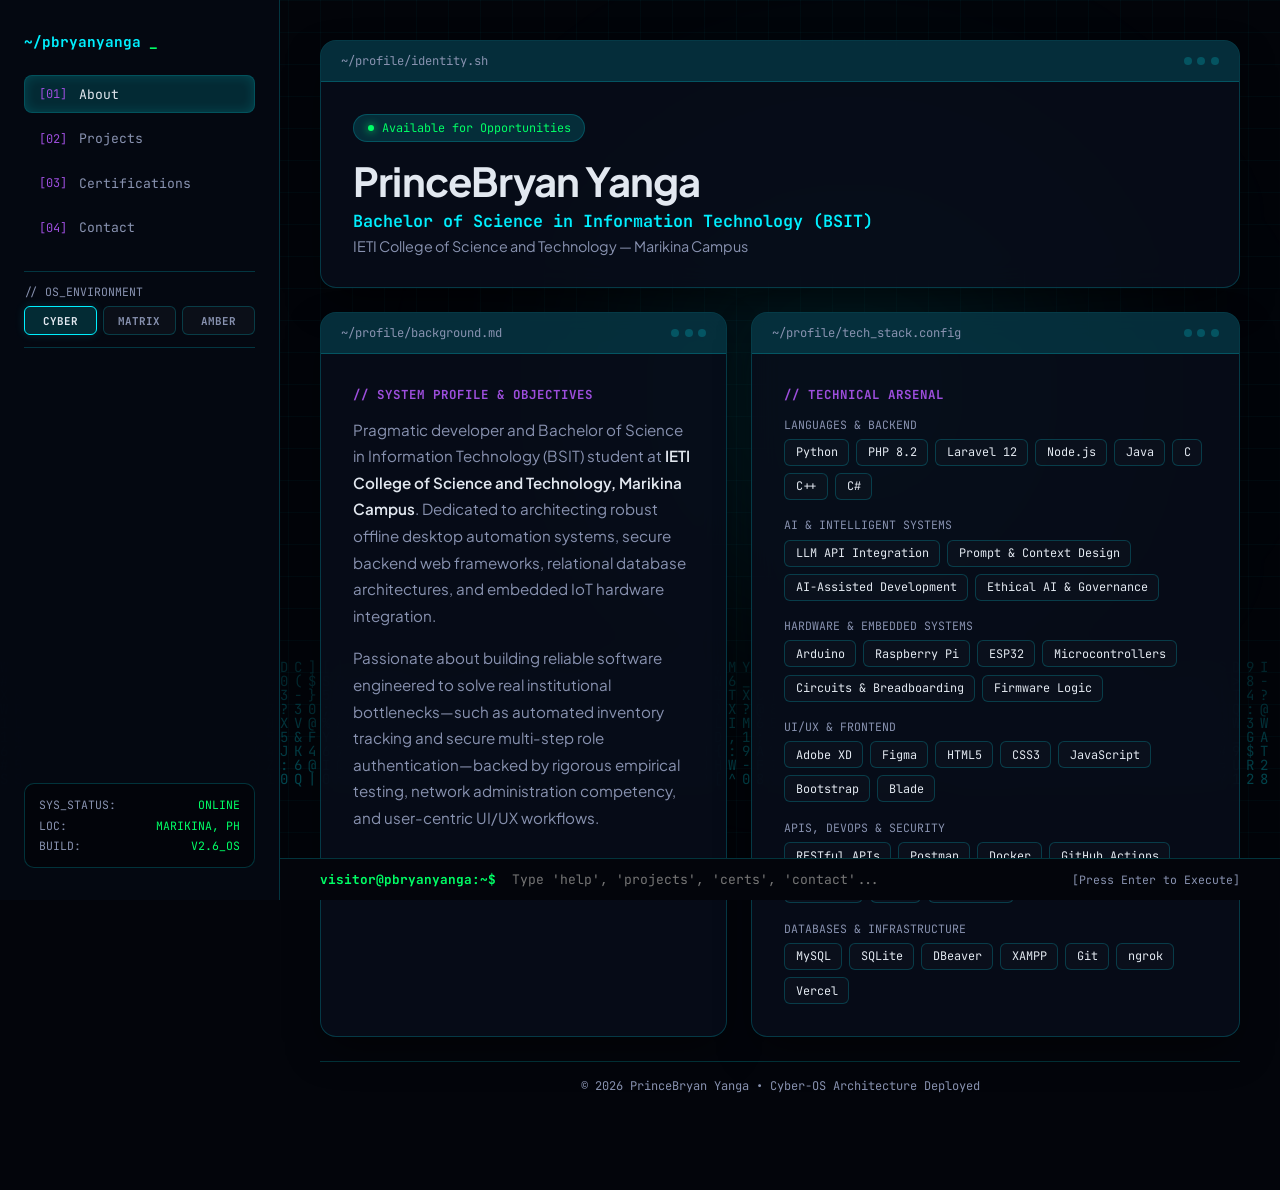
==== html/index.html @ ccbbc1c8 "Deploy Cyber-OS Portfolio v2.6" ====
<!DOCTYPE html>
<html lang="en">
<head>
  <meta charset="UTF-8" />
  <meta name="viewport" content="width=device-width, initial-scale=1.0" />
  <title>PrinceBryan Yanga — OS Terminal</title>
  <link rel="preconnect" href="https://fonts.googleapis.com" />
  <link rel="preconnect" href="https://fonts.gstatic.com" crossorigin />
  <link href="https://fonts.googleapis.com/css2?family=Plus+Jakarta+Sans:wght@400;500;600;700&family=JetBrains+Mono:wght@400;600;700&display=swap" rel="stylesheet" />
  <link rel="stylesheet" href="../css/style.css" />
</head>
<body>
  <!-- Instant Theme Loader Script -->
  <script>
    var savedEnv = localStorage.getItem('preferred_os_env') || 'cyber';
    if (savedEnv === 'matrix') {
      document.body.className = 'theme-matrix';
    } else if (savedEnv === 'amber') {
      document.body.className = 'theme-amber';
    }
  </script>

  <!-- MATRIX CODE RAIN CANVAS -->
  <canvas id="matrixCanvas" class="matrix-rain-canvas"></canvas>

  <!-- RETRO BIOS BOOT SEQUENCE OVERLAY -->
  <div id="bootScreen" class="boot-screen" style="display: none;">
    <div class="boot-log">
      <div class="boot-line-dim">[SYS_INIT] Cyber-OS Kernel v2.6.0-stable (x86_64-main)</div>
      <div class="boot-line-dim">[HARDWARE] IETI Mainframe Architecture — CPU @ 3.40GHz</div>
      <div class="boot-line-dim">[MEM_CHECK] Verifying sector mapping... 16384MB RAM OK</div>
      <div class="boot-line-dim">[SECURITY] Mounting RBAC permissions &amp; 2FA kernel modules...</div>
      <div class="boot-line-dim">[ENV_LOAD] Initializing workspace profile: PrinceBryan Yanga</div>
      <div class="boot-line-success">&#10003; SYSTEM READY. LAUNCHING DESKTOP ENVIRONMENT...</div>
    </div>
  </div>

  <div class="os-grid"></div>
  <div class="os-glow"></div>

  <!-- HUD COMMAND SIDEBAR -->
  <aside class="os-sidebar">
    <div class="sidebar-top">
      <a href="index.html" class="os-brand">~/pbryanyanga<span class="cursor">_</span></a>
      <nav class="sidebar-nav">
        <a href="index.html" class="active"><span>[01]</span> About</a>
        <a href="projects.html"><span>[02]</span> Projects</a>
        <a href="certifications.html"><span>[03]</span> Certifications</a>
        <a href="contact.html"><span>[04]</span> Contact</a>
      </nav>

      <!-- ENVIRONMENT SWITCHER WIDGET -->
      <div class="sidebar-themes">
        <span class="cat-title">// OS_ENVIRONMENT</span>
        <div class="theme-buttons">
          <button class="theme-btn" id="btnCyber" onclick="setEnvironment('cyber')">CYBER</button>
          <button class="theme-btn" id="btnMatrix" onclick="setEnvironment('matrix')">MATRIX</button>
          <button class="theme-btn" id="btnAmber" onclick="setEnvironment('amber')">AMBER</button>
        </div>
      </div>
    </div>

    <div class="sidebar-telemetry">
      <div class="telemetry-item"><span>SYS_STATUS:</span><span>ONLINE</span></div>
      <div class="telemetry-item"><span>LOC:</span><span>MARIKINA, PH</span></div>
      <div class="telemetry-item"><span>BUILD:</span><span>V2.6_OS</span></div>
    </div>
  </aside>

  <!-- MAIN WORKSPACE -->
  <main class="os-workspace">
    <div class="workspace-content">
      <!-- HERO WINDOW -->
      <section class="os-window">
        <div class="window-header">
          <span>~/profile/identity.sh</span>
          <div class="window-dots"><span></span><span></span><span></span></div>
        </div>
        <div class="window-body">
          <div class="status-badge">
            <span class="pulse-dot"></span>
            <span>Available for Opportunities</span>
          </div>
          <h1>PrinceBryan Yanga</h1>
          <p class="hero-subtitle">Bachelor of Science in Information Technology (BSIT)</p>
          <p class="school-tag">IETI College of Science and Technology — Marikina Campus</p>
        </div>
      </section>

      <!-- SPLIT WINDOWS: EXPANDED BACKGROUND & STACK -->
      <div class="grid-2col">
        <section class="os-window">
          <div class="window-header">
            <span>~/profile/background.md</span>
            <div class="window-dots"><span></span><span></span><span></span></div>
          </div>
          <div class="window-body">
            <span class="window-label">// System Profile &amp; Objectives</span>
            <p class="window-text" style="margin-bottom: 1rem;">
              Pragmatic developer and Bachelor of Science in Information Technology (BSIT) student at <strong>IETI College of Science and Technology, Marikina Campus</strong>. Dedicated to architecting robust offline desktop automation systems, secure backend web frameworks, relational database architectures, and embedded IoT hardware integration.
            </p>
            <p class="window-text">
              Passionate about building reliable software engineered to solve real institutional bottlenecks—such as automated inventory tracking and secure multi-step role authentication—backed by rigorous empirical testing, network administration competency, and user-centric UI/UX workflows.
            </p>
          </div>
        </section>

        <section class="os-window">
          <div class="window-header">
            <span>~/profile/tech_stack.config</span>
            <div class="window-dots"><span></span><span></span><span></span></div>
          </div>
          <div class="window-body">
            <span class="window-label">// Technical Arsenal</span>
            
            <div class="skill-category">
              <span class="cat-title">Languages &amp; Backend</span>
              <div class="tag-wrap">
                <span>Python</span>
                <span>PHP 8.2</span>
                <span>Laravel 12</span>
                <span>Node.js</span>
                <span>Java</span>
                <span>C</span>
                <span>C++</span>
                <span>C#</span>
              </div>
            </div>

            <div class="skill-category">
              <span class="cat-title">AI &amp; Intelligent Systems</span>
              <div class="tag-wrap">
                <span>LLM API Integration</span>
                <span>Prompt &amp; Context Design</span>
                <span>AI-Assisted Development</span>
                <span>Ethical AI &amp; Governance</span>
              </div>
            </div>

            <div class="skill-category">
              <span class="cat-title">Hardware &amp; Embedded Systems</span>
              <div class="tag-wrap">
                <span>Arduino</span>
                <span>Raspberry Pi</span>
                <span>ESP32</span>
                <span>Microcontrollers</span>
                <span>Circuits &amp; Breadboarding</span>
                <span>Firmware Logic</span>
              </div>
            </div>

            <div class="skill-category">
              <span class="cat-title">UI/UX &amp; Frontend</span>
              <div class="tag-wrap">
                <span>Adobe XD</span>
                <span>Figma</span>
                <span>HTML5</span>
                <span>CSS3</span>
                <span>JavaScript</span>
                <span>Bootstrap</span>
                <span>Blade</span>
              </div>
            </div>

            <div class="skill-category">
              <span class="cat-title">APIs, DevOps &amp; Security</span>
              <div class="tag-wrap">
                <span>RESTful APIs</span>
                <span>Postman</span>
                <span>Docker</span>
                <span>GitHub Actions</span>
                <span>2FA Auth</span>
                <span>RBAC</span>
                <span>Wireshark</span>
              </div>
            </div>

            <div class="skill-category">
              <span class="cat-title">Databases &amp; Infrastructure</span>
              <div class="tag-wrap">
                <span>MySQL</span>
                <span>SQLite</span>
                <span>DBeaver</span>
                <span>XAMPP</span>
                <span>Git</span>
                <span>ngrok</span>
                <span>Vercel</span>
              </div>
            </div>
          </div>
        </section>
      </div>
    </div>

    <footer class="os-footer">
      <p>&copy; 2026 PrinceBryan Yanga &bull; Cyber-OS Architecture Deployed</p>
    </footer>
  </main>

  <!-- INTERACTIVE CLI TERMINAL BAR -->
  <div class="os-cli-dock">
    <span class="cli-prompt">visitor@pbryanyanga:~$</span>
    <input type="text" id="cliInput" class="cli-input" placeholder="Type 'help', 'projects', 'certs', 'contact'..." autocomplete="off" />
    <span class="cli-help-hint">[Press Enter to Execute]</span>
  </div>

  <!-- EXTERNAL JAVASCRIPT SCRIPT LINK -->
  <script src="../js/script.js"></script>
</body>
</html>
---- css/style.css ----
:root {
  --bg-os: #03050b;
  --panel-bg: rgba(8, 14, 26, 0.85);
  --panel-border: rgba(0, 240, 255, 0.2);
  --panel-border-hover: rgba(0, 240, 255, 0.6);
  --text-main: #e2e8f0;
  --text-muted: #8892b0;
  --accent-cyan: #00f0ff;
  --accent-lime: #00ff66;
  --accent-purple: #9d4edd;
  --glow-color: rgba(0, 240, 255, 0.15);
  --grid-color: rgba(0, 240, 255, 0.03);
}

/* ENVIRONMENT 2: MATRIX HACKER GREEN */
body.theme-matrix {
  --bg-os: #010601;
  --panel-bg: rgba(2, 16, 2, 0.92);
  --panel-border: rgba(0, 255, 85, 0.25);
  --panel-border-hover: rgba(0, 255, 85, 0.7);
  --text-main: #d4ffd4;
  --text-muted: #559955;
  --accent-cyan: #00ff55;
  --accent-lime: #ffffff;
  --accent-purple: #00aa44;
  --glow-color: rgba(0, 255, 85, 0.2);
  --grid-color: rgba(0, 255, 85, 0.04);
}

/* ENVIRONMENT 3: SOLARIS AMBER (RETRO MAINFRAME) */
body.theme-amber {
  --bg-os: #0a0601;
  --panel-bg: rgba(18, 12, 3, 0.92);
  --panel-border: rgba(255, 170, 0, 0.25);
  --panel-border-hover: rgba(255, 170, 0, 0.7);
  --text-main: #ffe6b8;
  --text-muted: #aa7833;
  --accent-cyan: #ffaa00;
  --accent-lime: #ffdd44;
  --accent-purple: #cc7700;
  --glow-color: rgba(255, 170, 0, 0.2);
  --grid-color: rgba(255, 170, 0, 0.04);
}

* {
  box-sizing: border-box;
  margin: 0;
  padding: 0;
}

body {
  font-family: 'Plus Jakarta Sans', -apple-system, sans-serif;
  background-color: var(--bg-os);
  color: var(--text-main);
  min-height: 100vh;
  display: flex;
  overflow-x: hidden;
  transition: background-color 0.4s ease, color 0.4s ease;
}

/* Matrix Code Rain Canvas Background */
.matrix-rain-canvas {
  position: fixed;
  inset: 0;
  pointer-events: none;
  z-index: 0;
  opacity: 0.28;
}

.os-grid {
  position: fixed;
  inset: 0;
  background-image: 
    linear-gradient(to right, var(--grid-color) 1px, transparent 1px),
    linear-gradient(to bottom, var(--grid-color) 1px, transparent 1px);
  background-size: 32px 32px;
  pointer-events: none;
  z-index: 0;
}

.os-glow {
  position: fixed;
  top: 10%;
  right: 10%;
  width: 600px;
  height: 600px;
  background: radial-gradient(circle, var(--glow-color) 0%, transparent 75%);
  filter: blur(120px);
  pointer-events: none;
  z-index: 0;
}

/* Vertical HUD Sidebar */
.os-sidebar {
  width: 280px;
  height: 100vh;
  background: rgba(5, 9, 18, 0.95);
  border-right: 1px solid var(--panel-border);
  backdrop-filter: blur(16px);
  display: flex;
  flex-direction: column;
  justify-content: space-between;
  padding: 2rem 1.5rem;
  position: fixed;
  top: 0;
  left: 0;
  z-index: 100;
  transition: border-color 0.4s ease;
}

body.theme-matrix .os-sidebar { background: rgba(1, 10, 1, 0.96); }
body.theme-amber .os-sidebar { background: rgba(12, 8, 2, 0.96); }

.sidebar-top {
  display: flex;
  flex-direction: column;
  gap: 1.5rem;
}

.os-brand {
  font-family: 'JetBrains Mono', monospace;
  font-size: 0.9rem;
  color: var(--accent-cyan);
  text-decoration: none;
  font-weight: 700;
  display: flex;
  align-items: center;
  gap: 0.5rem;
  transition: color 0.3s ease;
}

.cursor {
  animation: blink 1s step-end infinite;
  color: var(--accent-lime);
}

@keyframes blink {
  50% { opacity: 0; }
}

.sidebar-nav {
  display: flex;
  flex-direction: column;
  gap: 0.4rem;
}

.sidebar-nav a {
  font-family: 'JetBrains Mono', monospace;
  font-size: 0.82rem;
  color: var(--text-muted);
  text-decoration: none;
  padding: 0.6rem 0.9rem;
  border-radius: 8px;
  border: 1px solid transparent;
  transition: all 0.25s ease;
  display: flex;
  align-items: center;
  gap: 0.75rem;
}

.sidebar-nav a span {
  color: var(--accent-purple);
  font-size: 0.75rem;
}

.sidebar-nav a:hover,
.sidebar-nav a.active {
  color: var(--text-main);
  background: var(--glow-color);
  border-color: var(--panel-border);
  box-shadow: inset 0 0 12px var(--glow-color);
}

/* Environment Switcher Widget */
.sidebar-themes {
  padding: 0.75rem 0;
  border-top: 1px solid var(--panel-border);
  border-bottom: 1px solid var(--panel-border);
}

.theme-buttons {
  display: flex;
  gap: 0.4rem;
  margin-top: 0.4rem;
}

.theme-btn {
  flex: 1;
  font-family: 'JetBrains Mono', monospace;
  font-size: 0.68rem;
  font-weight: 700;
  padding: 0.4rem 0.2rem;
  text-align: center;
  border-radius: 6px;
  cursor: pointer;
  border: 1px solid var(--panel-border);
  background: rgba(255, 255, 255, 0.03);
  color: var(--text-muted);
  transition: all 0.25s ease;
}

.theme-btn:hover, 
.theme-btn.active {
  border-color: var(--accent-cyan);
  color: var(--text-main);
  background: var(--glow-color);
  box-shadow: 0 0 10px var(--glow-color);
}

.sidebar-telemetry {
  background: rgba(0, 0, 0, 0.4);
  border: 1px solid var(--panel-border);
  border-radius: 10px;
  padding: 0.85rem;
  font-family: 'JetBrains Mono', monospace;
  font-size: 0.72rem;
  color: var(--text-muted);
  display: flex;
  flex-direction: column;
  gap: 0.35rem;
}

.telemetry-item {
  display: flex;
  justify-content: space-between;
}

.telemetry-item span:last-child {
  color: var(--accent-lime);
}

/* Workspace Area */
.os-workspace {
  margin-left: 280px;
  flex-grow: 1;
  padding: 2.5rem 2.5rem 6rem 2.5rem;
  max-width: calc(100% - 280px);
  position: relative;
  z-index: 1;
  display: flex;
  flex-direction: column;
  gap: 1.5rem;
  min-height: 100vh;
  justify-content: space-between;
}

.workspace-content {
  display: flex;
  flex-direction: column;
  gap: 1.5rem;
  max-width: 960px;
  width: 100%;
}

.os-window {
  background: var(--panel-bg);
  border: 1px solid var(--panel-border);
  border-radius: 16px;
  backdrop-filter: blur(14px);
  box-shadow: 0 16px 40px -10px rgba(0, 0, 0, 0.6);
  overflow: hidden;
  transition: all 0.3s ease;
}

.os-window:hover {
  border-color: var(--panel-border-hover);
  box-shadow: 0 20px 50px -10px var(--glow-color);
}

.window-header {
  background: var(--glow-color);
  border-bottom: 1px solid var(--panel-border);
  padding: 0.75rem 1.25rem;
  display: flex;
  justify-content: space-between;
  align-items: center;
  font-family: 'JetBrains Mono', monospace;
  font-size: 0.76rem;
  color: var(--text-muted);
}

.window-dots {
  display: flex;
  gap: 0.35rem;
}

.window-dots span {
  width: 8px;
  height: 8px;
  border-radius: 50%;
  background: var(--panel-border);
}

.window-body {
  padding: 2rem;
}

.grid-2col {
  display: grid;
  grid-template-columns: 1fr 1.2fr;
  gap: 1.5rem;
}

.grid-stack {
  display: grid;
  grid-template-columns: 1fr;
  gap: 1.5rem;
}

.status-badge {
  display: inline-flex;
  align-items: center;
  gap: 0.5rem;
  background: var(--glow-color);
  border: 1px solid var(--panel-border);
  padding: 0.3rem 0.85rem;
  border-radius: 999px;
  font-family: 'JetBrains Mono', monospace;
  font-size: 0.74rem;
  color: var(--accent-lime);
  margin-bottom: 1rem;
}

.pulse-dot {
  width: 6px;
  height: 6px;
  background-color: var(--accent-lime);
  border-radius: 50%;
  box-shadow: 0 0 8px var(--accent-lime);
}

h1 {
  font-size: 2.5rem;
  font-weight: 700;
  letter-spacing: -0.02em;
  line-height: 1.15;
  margin-bottom: 0.4rem;
  color: var(--text-main);
}

.hero-subtitle {
  font-family: 'JetBrains Mono', monospace;
  font-size: 1.05rem;
  color: var(--accent-cyan);
  font-weight: 600;
  margin-bottom: 0.3rem;
  transition: color 0.3s ease;
}

.school-tag {
  font-size: 0.9rem;
  color: var(--text-muted);
}

.window-label {
  font-family: 'JetBrains Mono', monospace;
  font-size: 0.78rem;
  font-weight: 700;
  color: var(--accent-purple);
  text-transform: uppercase;
  letter-spacing: 0.08em;
  margin-bottom: 0.85rem;
  display: block;
}

.window-text {
  color: var(--text-muted);
  font-size: 0.95rem;
  line-height: 1.75;
}

.window-text strong {
  color: var(--text-main);
  font-weight: 600;
}

.skill-category {
  margin-bottom: 1.1rem;
}

.skill-category:last-child {
  margin-bottom: 0;
}

.cat-title {
  display: block;
  font-family: 'JetBrains Mono', monospace;
  font-size: 0.72rem;
  color: var(--text-muted);
  text-transform: uppercase;
  margin-bottom: 0.45rem;
}

.tag-wrap {
  display: flex;
  flex-wrap: wrap;
  gap: 0.45rem;
}

.tag-wrap span {
  font-family: 'JetBrains Mono', monospace;
  font-size: 0.74rem;
  background: rgba(255, 255, 255, 0.02);
  border: 1px solid var(--panel-border);
  color: var(--text-main);
  padding: 0.28rem 0.65rem;
  border-radius: 6px;
  transition: border-color 0.2s ease;
}

.tag-wrap span:hover {
  border-color: var(--accent-cyan);
}

/* Projects Styling */
.project-top-flex {
  display: flex;
  justify-content: space-between;
  align-items: center;
  margin-bottom: 0.85rem;
  flex-wrap: wrap;
  gap: 0.5rem;
}

.type-badge {
  font-family: 'JetBrains Mono', monospace;
  font-size: 0.74rem;
  padding: 0.22rem 0.65rem;
  border-radius: 5px;
  font-weight: 600;
}

.type-badge.cyan {
  background: rgba(0, 240, 255, 0.1);
  color: #00f0ff;
  border: 1px solid rgba(0, 240, 255, 0.3);
}

.type-badge.lime {
  background: rgba(0, 255, 102, 0.1);
  color: #00ff66;
  border: 1px solid rgba(0, 255, 102, 0.3);
}

.type-badge.purple {
  background: rgba(157, 78, 221, 0.1);
  color: #d8b4fe;
  border: 1px solid rgba(157, 78, 221, 0.3);
}

.project-year {
  font-family: 'JetBrains Mono', monospace;
  font-size: 0.78rem;
  color: var(--text-muted);
}

.project-heading {
  font-size: 1.25rem;
  font-weight: 700;
  color: var(--text-main);
  margin-bottom: 0.65rem;
}

.creator-tag {
  display: inline-block;
  font-family: 'JetBrains Mono', monospace;
  font-size: 0.75rem;
  color: var(--accent-lime);
  background: var(--glow-color);
  border: 1px solid var(--panel-border);
  padding: 0.25rem 0.65rem;
  border-radius: 5px;
  margin-bottom: 0.85rem;
}

.tech-stack-row {
  display: flex;
  flex-wrap: wrap;
  gap: 0.5rem;
  margin-top: 1rem;
  padding-top: 0.85rem;
  border-top: 1px solid var(--panel-border);
}

.tech-stack-row span {
  font-family: 'JetBrains Mono', monospace;
  font-size: 0.72rem;
  color: var(--accent-cyan);
  background: var(--glow-color);
  border: 1px solid var(--panel-border);
  padding: 0.25rem 0.6rem;
  border-radius: 4px;
  display: inline-block;
}

/* Certifications & Modals */
.cert-grid {
  display: grid;
  grid-template-columns: repeat(3, 1fr);
  gap: 1rem;
}

.cert-item-card {
  background: rgba(255, 255, 255, 0.015);
  border: 1px solid var(--panel-border);
  border-left: 3px solid var(--accent-purple);
  border-radius: 10px;
  padding: 1.1rem;
  display: flex;
  flex-direction: column;
  justify-content: space-between;
  gap: 0.85rem;
}

.cert-thumb {
  width: 100%;
  height: 140px;
  min-height: 140px;
  max-height: 140px;
  border-radius: 6px;
  overflow: hidden;
  background: #000;
  border: 1px solid var(--panel-border);
  cursor: pointer;
  position: relative;
}

.cert-thumb img {
  width: 100%;
  height: 100%;
  object-fit: cover;
  display: block;
  transition: transform 0.3s ease;
}

.cert-thumb img:hover {
  transform: scale(1.05);
}

.cert-name {
  font-weight: 600;
  font-size: 0.9rem;
  color: var(--text-main);
  line-height: 1.35;
}

.cert-org {
  font-size: 0.78rem;
  color: var(--text-muted);
  margin-top: 0.25rem;
  display: block;
}

.cert-date {
  font-family: 'JetBrains Mono', monospace;
  font-size: 0.72rem;
  color: var(--accent-purple);
  background: var(--glow-color);
  padding: 0.18rem 0.5rem;
  border-radius: 4px;
  align-self: flex-start;
}

.modal-overlay {
  position: fixed;
  inset: 0;
  background: rgba(3, 5, 11, 0.9);
  backdrop-filter: blur(12px);
  z-index: 1000;
  display: flex;
  align-items: center;
  justify-content: center;
  padding: 2rem;
}

.modal-window {
  background: var(--panel-bg);
  border: 1px solid var(--accent-cyan);
  border-radius: 14px;
  max-width: 800px;
  width: 100%;
  overflow: hidden;
  box-shadow: 0 20px 60px var(--glow-color);
}

.modal-header {
  background: var(--glow-color);
  border-bottom: 1px solid var(--panel-border);
  padding: 0.75rem 1.25rem;
  display: flex;
  justify-content: space-between;
  align-items: center;
  font-family: 'JetBrains Mono', monospace;
  font-size: 0.78rem;
  color: var(--accent-cyan);
}

.modal-close-btn {
  background: transparent;
  border: none;
  color: var(--text-muted);
  font-family: 'JetBrains Mono', monospace;
  font-size: 0.8rem;
  cursor: pointer;
  transition: color 0.2s ease;
}

.modal-close-btn:hover {
  color: var(--accent-cyan);
}

.modal-body {
  padding: 1.5rem;
  background: #000;
  text-align: center;
}

.modal-body img {
  max-width: 100%;
  max-height: 70vh;
  border-radius: 6px;
  border: 1px solid var(--panel-border);
}

/* Contact Grid & Tiles */
.contact-grid {
  display: grid;
  grid-template-columns: repeat(2, 1fr);
  gap: 1rem;
}

.contact-tile {
  display: flex;
  align-items: center;
  gap: 1.1rem;
  background: rgba(255, 255, 255, 0.015);
  border: 1px solid var(--panel-border);
  padding: 1.15rem 1.25rem;
  border-radius: 12px;
  text-decoration: none;
  transition: all 0.2s ease;
}

.contact-tile:hover {
  border-color: var(--accent-cyan);
  background: var(--glow-color);
  transform: translateY(-2px);
}

.tile-icon {
  width: 44px;
  height: 44px;
  border-radius: 10px;
  background: var(--glow-color);
  color: var(--accent-cyan);
  display: flex;
  align-items: center;
  justify-content: center;
}

.tile-title {
  font-family: 'JetBrains Mono', monospace;
  font-size: 0.92rem;
  font-weight: 600;
  color: var(--text-main);
  display: block;
}

.tile-handle {
  font-size: 0.8rem;
  color: var(--text-muted);
  display: block;
}

/* CLI Dock */
.os-cli-dock {
  position: fixed;
  bottom: 0;
  left: 280px;
  right: 0;
  background: var(--bg-os);
  border-top: 1px solid var(--panel-border);
  padding: 0.75rem 2.5rem;
  display: flex;
  align-items: center;
  gap: 1rem;
  z-index: 99;
  backdrop-filter: blur(12px);
}

.cli-prompt {
  font-family: 'JetBrains Mono', monospace;
  font-size: 0.8rem;
  color: var(--accent-lime);
  font-weight: 700;
}

.cli-input {
  flex-grow: 1;
  background: transparent;
  border: none;
  outline: none;
  font-family: 'JetBrains Mono', monospace;
  font-size: 0.82rem;
  color: var(--accent-cyan);
}

.cli-help-hint {
  font-family: 'JetBrains Mono', monospace;
  font-size: 0.72rem;
  color: var(--text-muted);
}

.os-footer {
  text-align: center;
  font-family: 'JetBrains Mono', monospace;
  font-size: 0.75rem;
  color: var(--text-muted);
  padding-top: 1rem;
  border-top: 1px solid var(--panel-border);
}

/* Retro BIOS Boot Screen Styles */
.boot-screen {
  position: fixed;
  inset: 0;
  background: #010308;
  color: var(--accent-cyan);
  font-family: 'JetBrains Mono', monospace;
  z-index: 9999;
  display: flex;
  flex-direction: column;
  justify-content: flex-end;
  padding: 3rem;
  opacity: 1;
  transition: opacity 0.4s ease;
}

body.theme-matrix .boot-screen { background: #000500; }
body.theme-amber .boot-screen { background: #050300; }

.boot-screen.fade-out {
  opacity: 0;
  pointer-events: none;
}

.boot-log {
  font-size: 0.82rem;
  line-height: 1.7;
  display: flex;
  flex-direction: column;
  gap: 0.35rem;
  max-width: 700px;
}

.boot-line-dim { color: var(--text-muted); }
.boot-line-success { color: var(--accent-lime); font-weight: 700; }

@media (max-width: 900px) {
  body { 
    flex-direction: column; 
  }
  .os-sidebar { 
    width: 100%; 
    height: auto; 
    position: relative; 
  }
  .os-workspace { 
    margin-left: 0; 
    max-width: 100%; 
    padding: 1.5rem 1.5rem 5rem 1.5rem; 
  }
  .os-cli-dock { 
    left: 0; 
    padding: 0.75rem 1.5rem; 
  }
  .grid-2col, .cert-grid, .contact-grid { 
    grid-template-columns: 1fr; 
  }
}
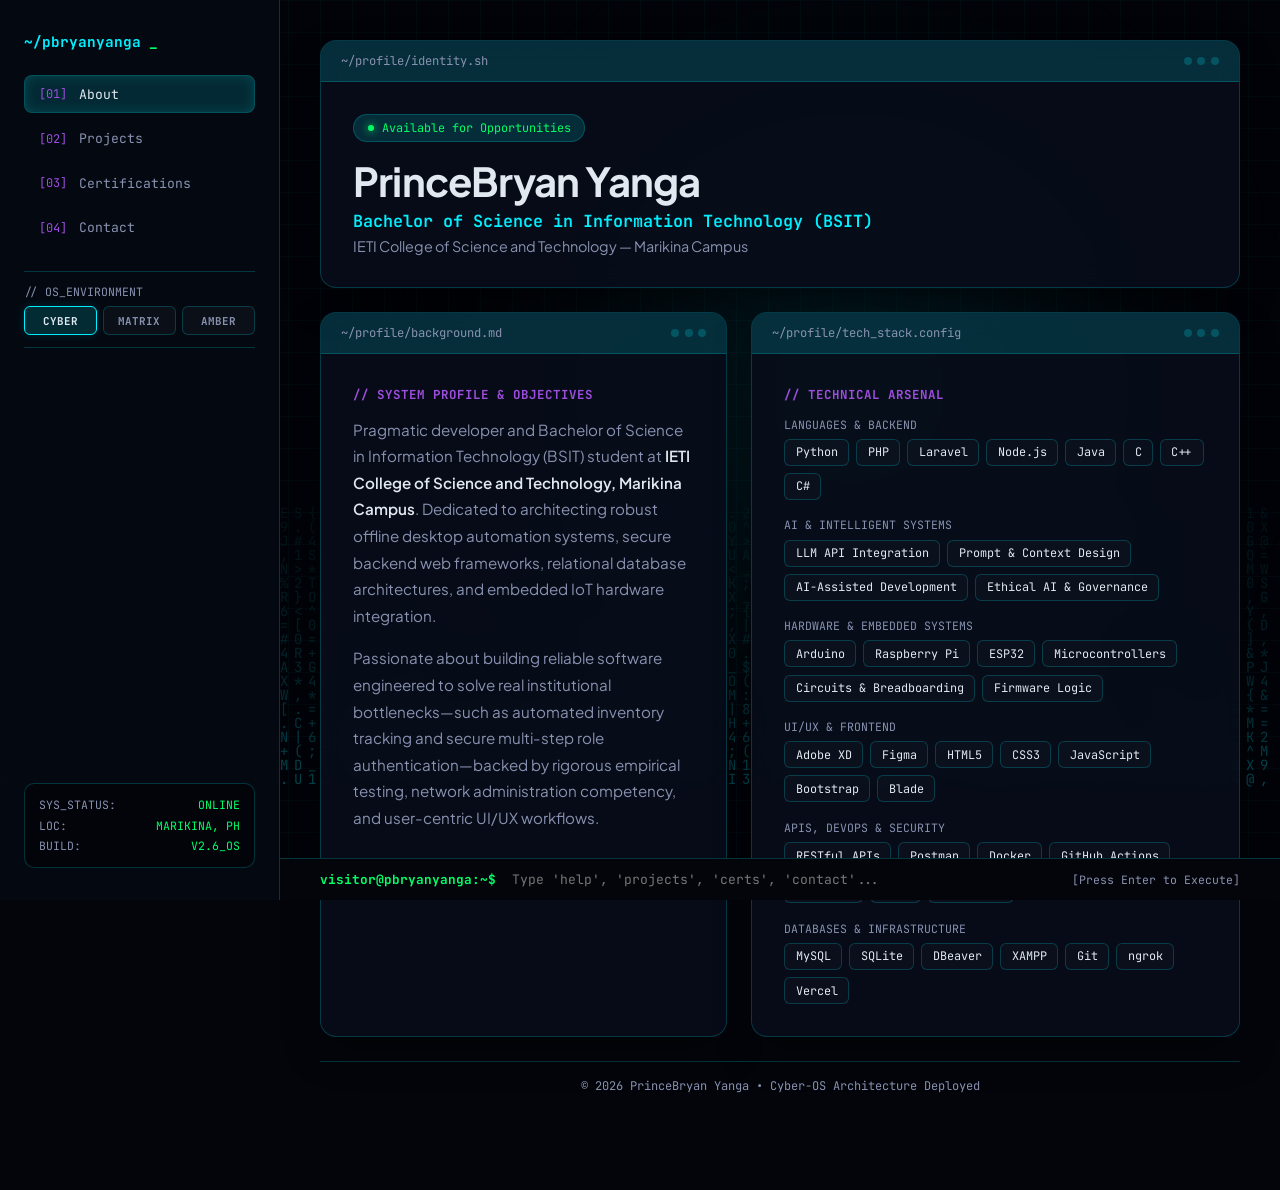
==== commit 30f66232: "Add custom logo favicon to all pages" ====
--- a/html/index.html
+++ b/html/index.html
@@ -8,6 +8,7 @@
   <link rel="preconnect" href="https://fonts.gstatic.com" crossorigin />
   <link href="https://fonts.googleapis.com/css2?family=Plus+Jakarta+Sans:wght@400;500;600;700&family=JetBrains+Mono:wght@400;600;700&display=swap" rel="stylesheet" />
   <link rel="stylesheet" href="../css/style.css" />
+  <link rel="icon" type="image/png" href="logo/plogo.png">
 </head>
 <body>
   <!-- Instant Theme Loader Script -->
@@ -117,8 +118,8 @@
               <span class="cat-title">Languages &amp; Backend</span>
               <div class="tag-wrap">
                 <span>Python</span>
-                <span>PHP 8.2</span>
-                <span>Laravel 12</span>
+                <span>PHP</span>
+                <span>Laravel</span>
                 <span>Node.js</span>
                 <span>Java</span>
                 <span>C</span>
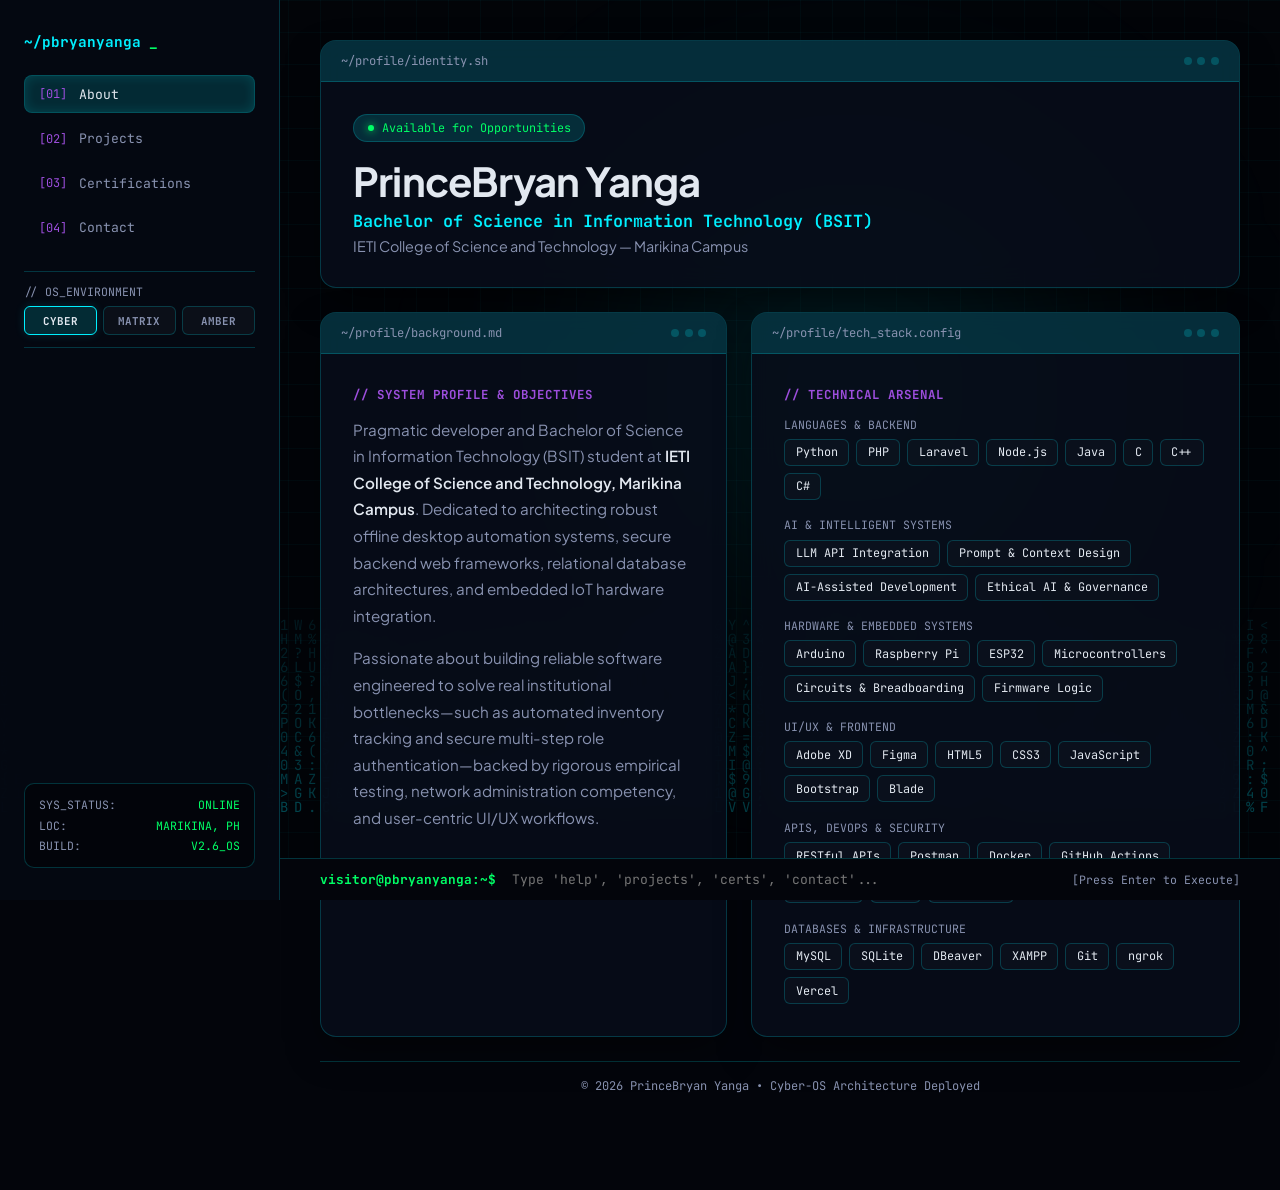
==== commit 2bd5deb7: "Move favicon to root folder" ====
--- a/html/index.html
+++ b/html/index.html
@@ -8,7 +8,7 @@
   <link rel="preconnect" href="https://fonts.gstatic.com" crossorigin />
   <link href="https://fonts.googleapis.com/css2?family=Plus+Jakarta+Sans:wght@400;500;600;700&family=JetBrains+Mono:wght@400;600;700&display=swap" rel="stylesheet" />
   <link rel="stylesheet" href="../css/style.css" />
-  <link rel="icon" type="image/png" href="logo/plogo.png">
+  <link rel="icon" type="image/png" href="plogo.png">
 </head>
 <body>
   <!-- Instant Theme Loader Script -->
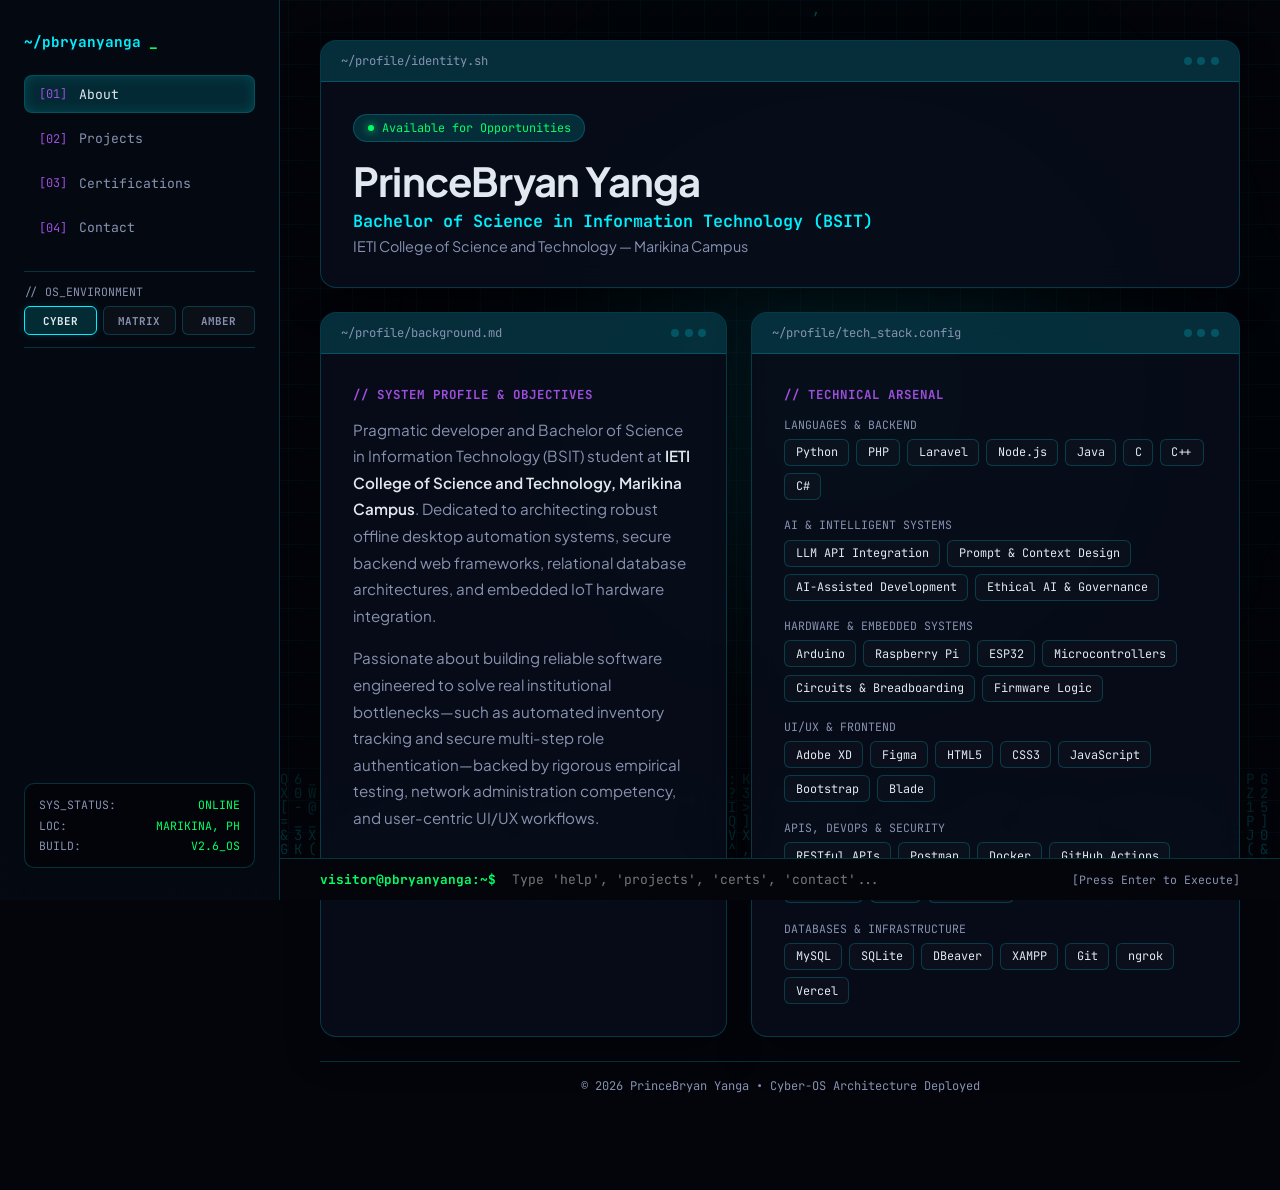
==== commit 85c599da: "Use root-absolute path for favicon" ====
--- a/html/index.html
+++ b/html/index.html
@@ -8,7 +8,7 @@
   <link rel="preconnect" href="https://fonts.gstatic.com" crossorigin />
   <link href="https://fonts.googleapis.com/css2?family=Plus+Jakarta+Sans:wght@400;500;600;700&family=JetBrains+Mono:wght@400;600;700&display=swap" rel="stylesheet" />
   <link rel="stylesheet" href="../css/style.css" />
-  <link rel="icon" type="image/png" href="plogo.png">
+  <link rel="icon" type="image/png" href="/plogo.png">
 </head>
 <body>
   <!-- Instant Theme Loader Script -->
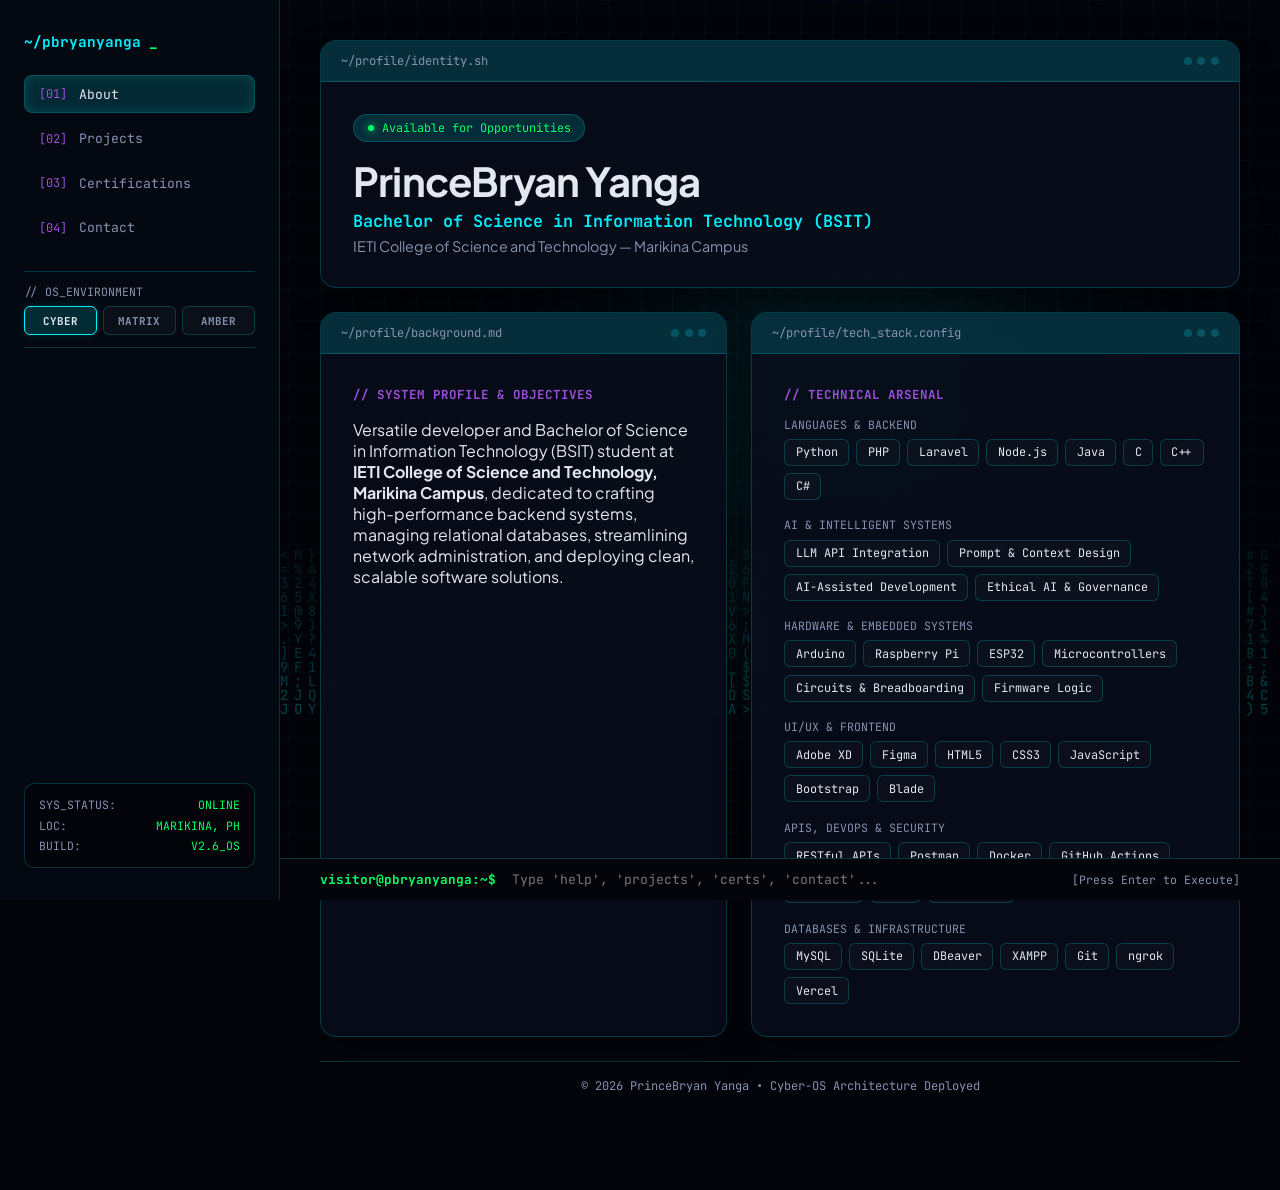
==== commit 9bce58b4: "Update portfolio bio with versatile BSIT professional summary" ====
--- a/html/index.html
+++ b/html/index.html
@@ -98,12 +98,9 @@
           <div class="window-body">
             <span class="window-label">// System Profile &amp; Objectives</span>
             <p class="window-text" style="margin-bottom: 1rem;">
-              Pragmatic developer and Bachelor of Science in Information Technology (BSIT) student at <strong>IETI College of Science and Technology, Marikina Campus</strong>. Dedicated to architecting robust offline desktop automation systems, secure backend web frameworks, relational database architectures, and embedded IoT hardware integration.
-            </p>
-            <p class="window-text">
-              Passionate about building reliable software engineered to solve real institutional bottlenecks—such as automated inventory tracking and secure multi-step role authentication—backed by rigorous empirical testing, network administration competency, and user-centric UI/UX workflows.
-            </p>
-          </div>
+           <p>
+  Versatile developer and Bachelor of Science in Information Technology (BSIT) student at <strong>IETI College of Science and Technology, Marikina Campus</strong>, dedicated to crafting high-performance backend systems, managing relational databases, streamlining network administration, and deploying clean, scalable software solutions.
+</p>
         </section>
 
         <section class="os-window">
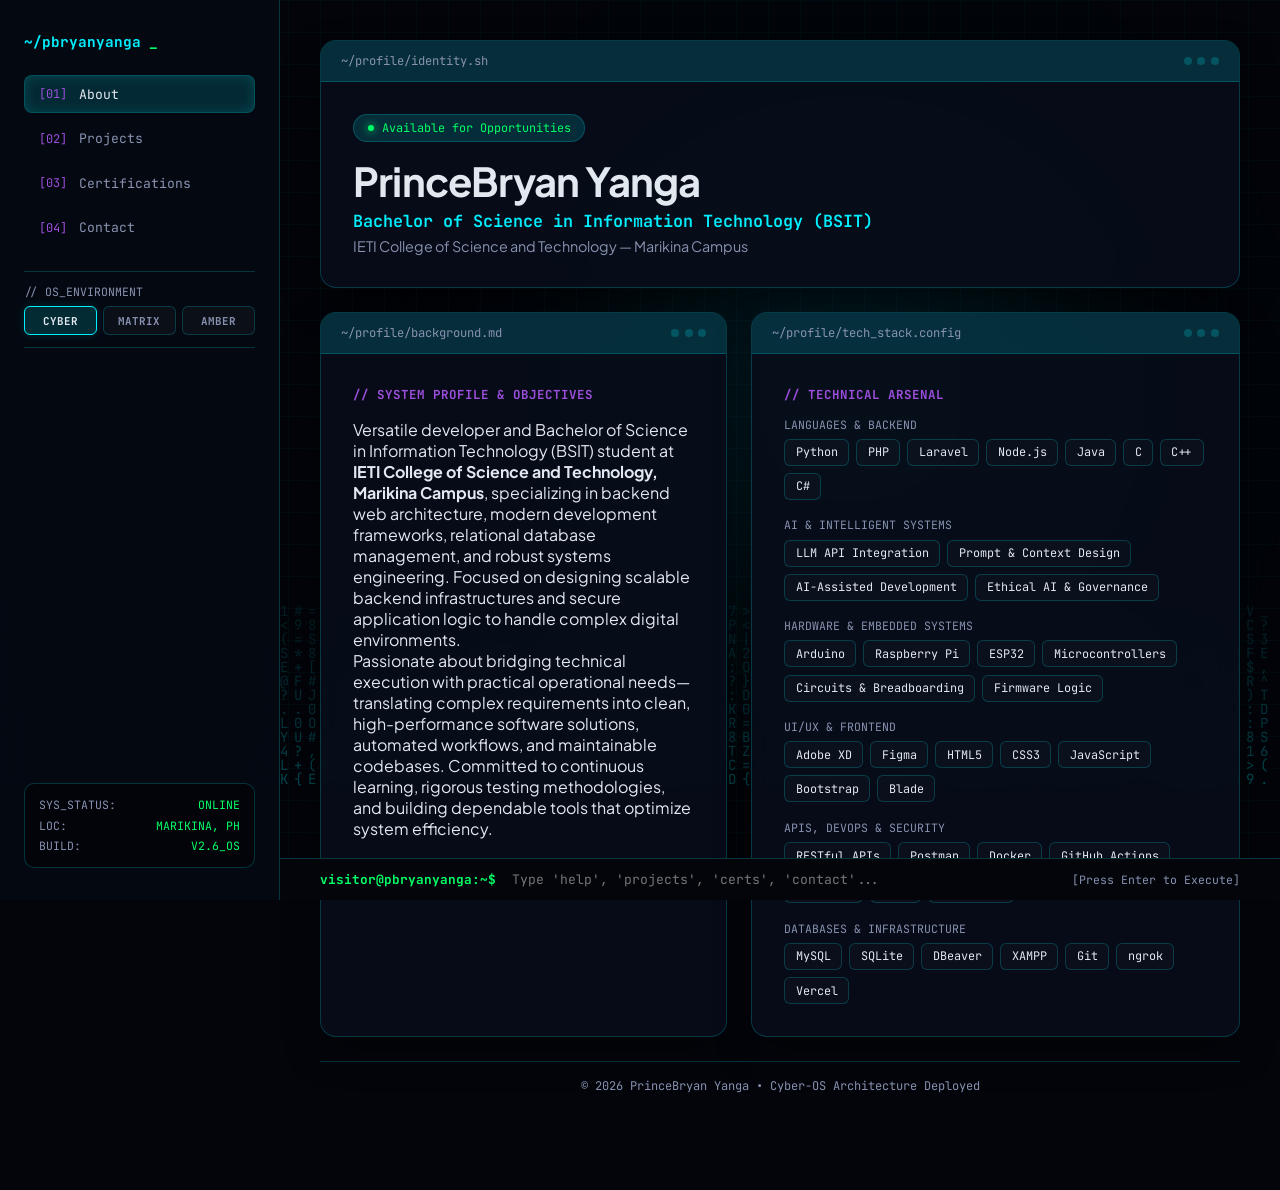
==== commit 8fd658a7: "Update portfolio bio with expanded two-paragraph professional summary" ====
--- a/html/index.html
+++ b/html/index.html
@@ -99,7 +99,10 @@
             <span class="window-label">// System Profile &amp; Objectives</span>
             <p class="window-text" style="margin-bottom: 1rem;">
            <p>
-  Versatile developer and Bachelor of Science in Information Technology (BSIT) student at <strong>IETI College of Science and Technology, Marikina Campus</strong>, dedicated to crafting high-performance backend systems, managing relational databases, streamlining network administration, and deploying clean, scalable software solutions.
+  Versatile developer and Bachelor of Science in Information Technology (BSIT) student at <strong>IETI College of Science and Technology, Marikina Campus</strong>, specializing in backend web architecture, modern development frameworks, relational database management, and robust systems engineering. Focused on designing scalable backend infrastructures and secure application logic to handle complex digital environments.
+</p>
+<p>
+  Passionate about bridging technical execution with practical operational needs—translating complex requirements into clean, high-performance software solutions, automated workflows, and maintainable codebases. Committed to continuous learning, rigorous testing methodologies, and building dependable tools that optimize system efficiency.
 </p>
         </section>
 
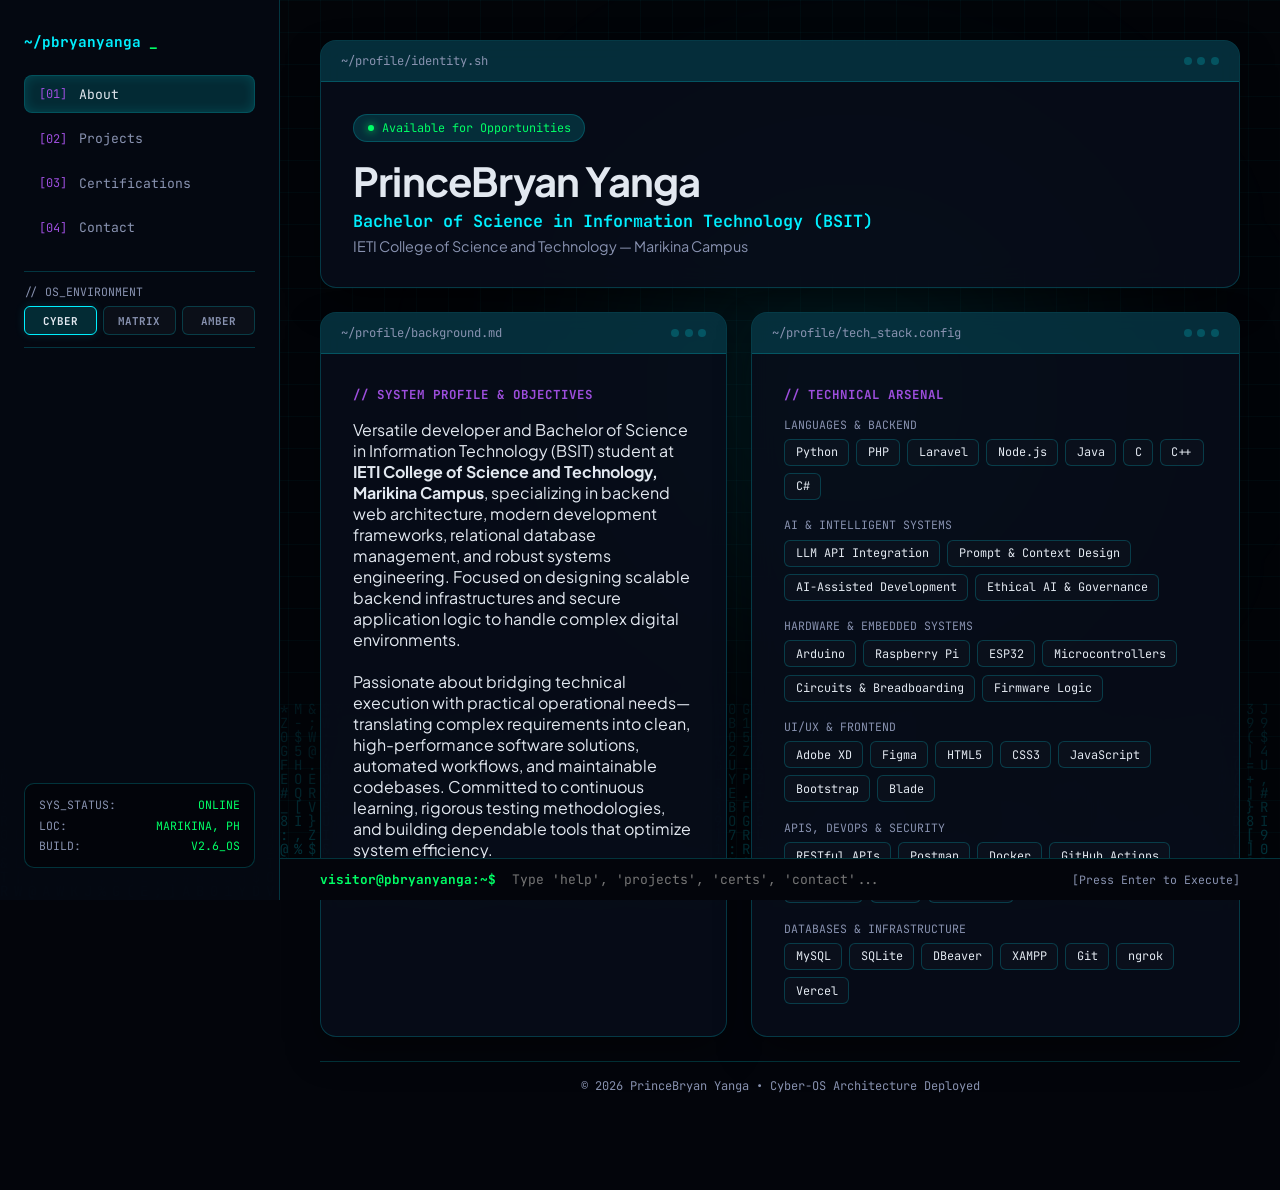
==== commit 3a9b6697: "Fix bio paragraph spacing using line breaks" ====
--- a/html/index.html
+++ b/html/index.html
@@ -99,9 +99,8 @@
             <span class="window-label">// System Profile &amp; Objectives</span>
             <p class="window-text" style="margin-bottom: 1rem;">
            <p>
-  Versatile developer and Bachelor of Science in Information Technology (BSIT) student at <strong>IETI College of Science and Technology, Marikina Campus</strong>, specializing in backend web architecture, modern development frameworks, relational database management, and robust systems engineering. Focused on designing scalable backend infrastructures and secure application logic to handle complex digital environments.
-</p>
-<p>
+  <p>
+  Versatile developer and Bachelor of Science in Information Technology (BSIT) student at <strong>IETI College of Science and Technology, Marikina Campus</strong>, specializing in backend web architecture, modern development frameworks, relational database management, and robust systems engineering. Focused on designing scalable backend infrastructures and secure application logic to handle complex digital environments.<br><br>
   Passionate about bridging technical execution with practical operational needs—translating complex requirements into clean, high-performance software solutions, automated workflows, and maintainable codebases. Committed to continuous learning, rigorous testing methodologies, and building dependable tools that optimize system efficiency.
 </p>
         </section>
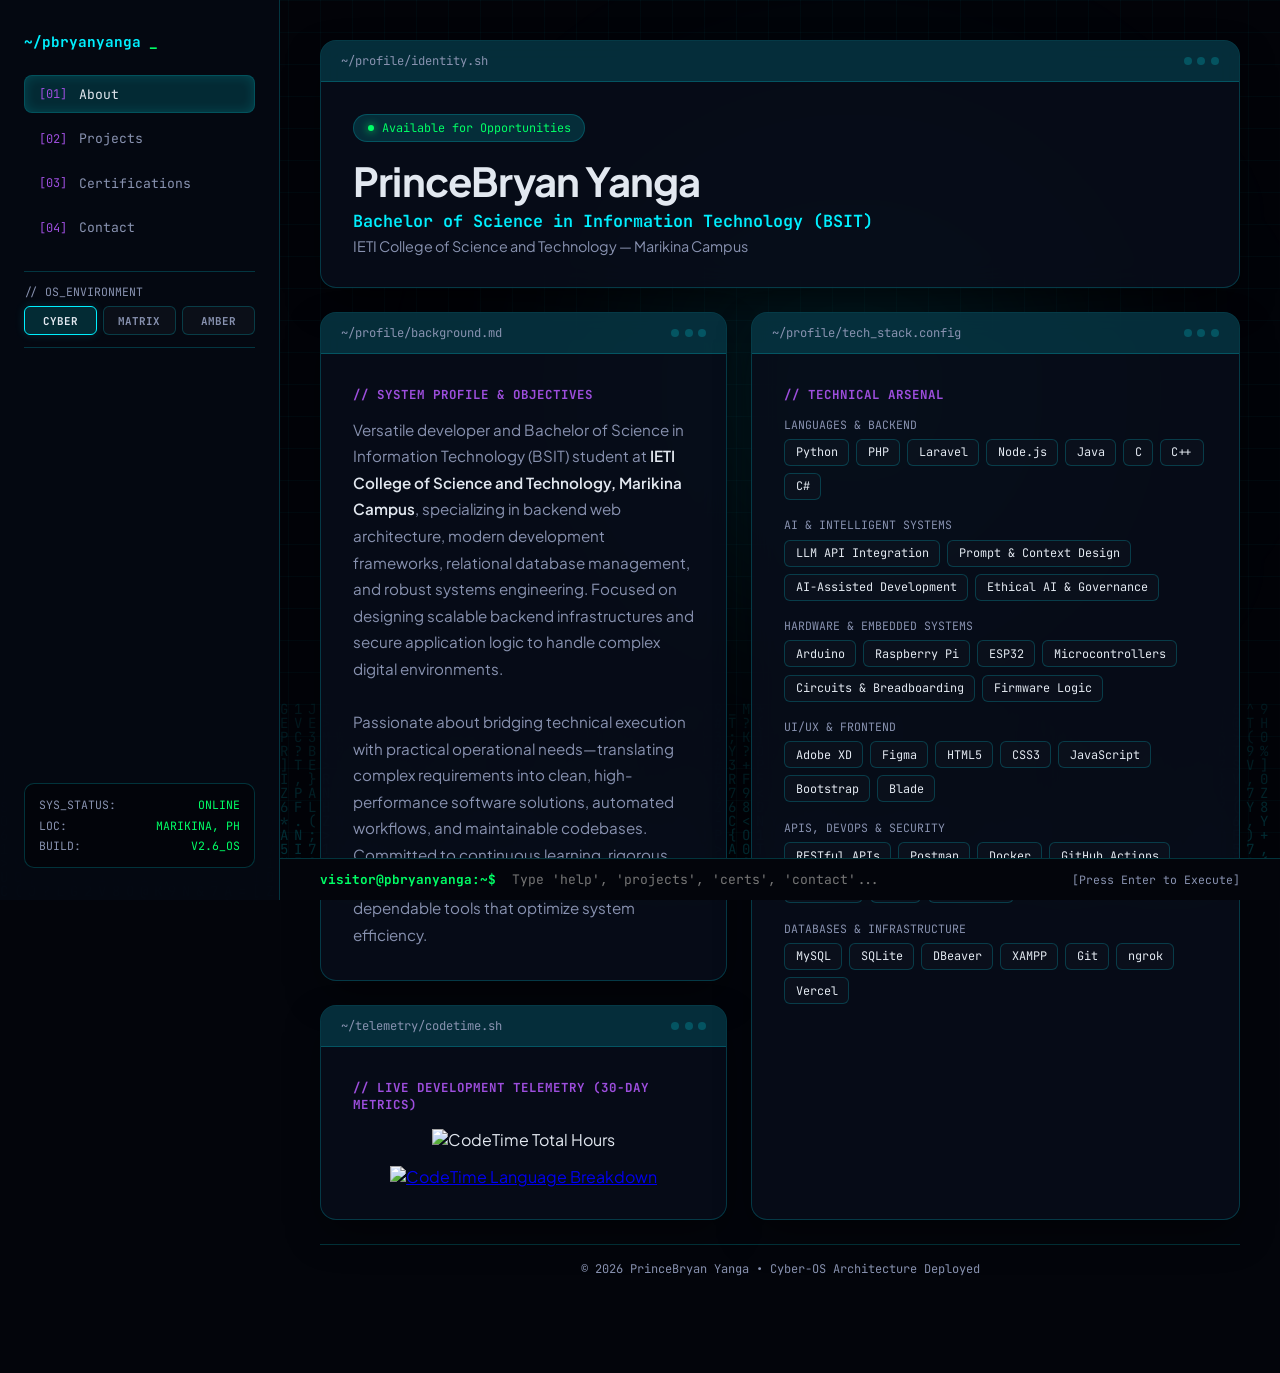
==== commit e9d8fa01: "Add CodeTime telemetry window to index.html" ====
--- a/html/index.html
+++ b/html/index.html
@@ -90,20 +90,45 @@
 
       <!-- SPLIT WINDOWS: EXPANDED BACKGROUND & STACK -->
       <div class="grid-2col">
-        <section class="os-window">
-          <div class="window-header">
-            <span>~/profile/background.md</span>
-            <div class="window-dots"><span></span><span></span><span></span></div>
-          </div>
-          <div class="window-body">
-            <span class="window-label">// System Profile &amp; Objectives</span>
-            <p class="window-text" style="margin-bottom: 1rem;">
-           <p>
-  <p>
-  Versatile developer and Bachelor of Science in Information Technology (BSIT) student at <strong>IETI College of Science and Technology, Marikina Campus</strong>, specializing in backend web architecture, modern development frameworks, relational database management, and robust systems engineering. Focused on designing scalable backend infrastructures and secure application logic to handle complex digital environments.<br><br>
-  Passionate about bridging technical execution with practical operational needs—translating complex requirements into clean, high-performance software solutions, automated workflows, and maintainable codebases. Committed to continuous learning, rigorous testing methodologies, and building dependable tools that optimize system efficiency.
-</p>
-        </section>
+        <div style="display: flex; flex-direction: column; gap: 1.5rem;">
+          <section class="os-window">
+            <div class="window-header">
+              <span>~/profile/background.md</span>
+              <div class="window-dots"><span></span><span></span><span></span></div>
+            </div>
+            <div class="window-body">
+              <span class="window-label">// System Profile &amp; Objectives</span>
+              <p class="window-text">
+                Versatile developer and Bachelor of Science in Information Technology (BSIT) student at <strong>IETI College of Science and Technology, Marikina Campus</strong>, specializing in backend web architecture, modern development frameworks, relational database management, and robust systems engineering. Focused on designing scalable backend infrastructures and secure application logic to handle complex digital environments.<br><br>
+                Passionate about bridging technical execution with practical operational needs—translating complex requirements into clean, high-performance software solutions, automated workflows, and maintainable codebases. Committed to continuous learning, rigorous testing methodologies, and building dependable tools that optimize system efficiency.
+              </p>
+            </div>
+          </section>
+
+          <!-- CODETIME TELEMETRY WINDOW -->
+          <section class="os-window">
+            <div class="window-header">
+              <span>~/telemetry/codetime.sh</span>
+              <div class="window-dots"><span></span><span></span><span></span></div>
+            </div>
+            <div class="window-body">
+              <span class="window-label">// Live Development Telemetry (30-Day Metrics)</span>
+              <div style="display: flex; flex-direction: column; align-items: center; gap: 1rem; margin-top: 1rem;">
+                <img 
+                  src="https://shields.jannchie.com/endpoint?style=flat-square&color=2ea44f&url=https%3A%2F%2Fapi.codetime.dev%2Fv3%2Fusers%2Fshield%3Fuid%3D37884" 
+                  alt="CodeTime Total Hours"
+                />
+                <a href="https://codetime.dev" target="_blank" rel="noopener noreferrer">
+                  <img 
+                    src="https://codetime.dev/api/widgets/donut.svg?uid=37884&days=30&limit=6&theme=dark" 
+                    alt="CodeTime Language Breakdown" 
+                    style="max-width: 100%; height: auto;"
+                  />
+                </a>
+              </div>
+            </div>
+          </section>
+        </div>
 
         <section class="os-window">
           <div class="window-header">
